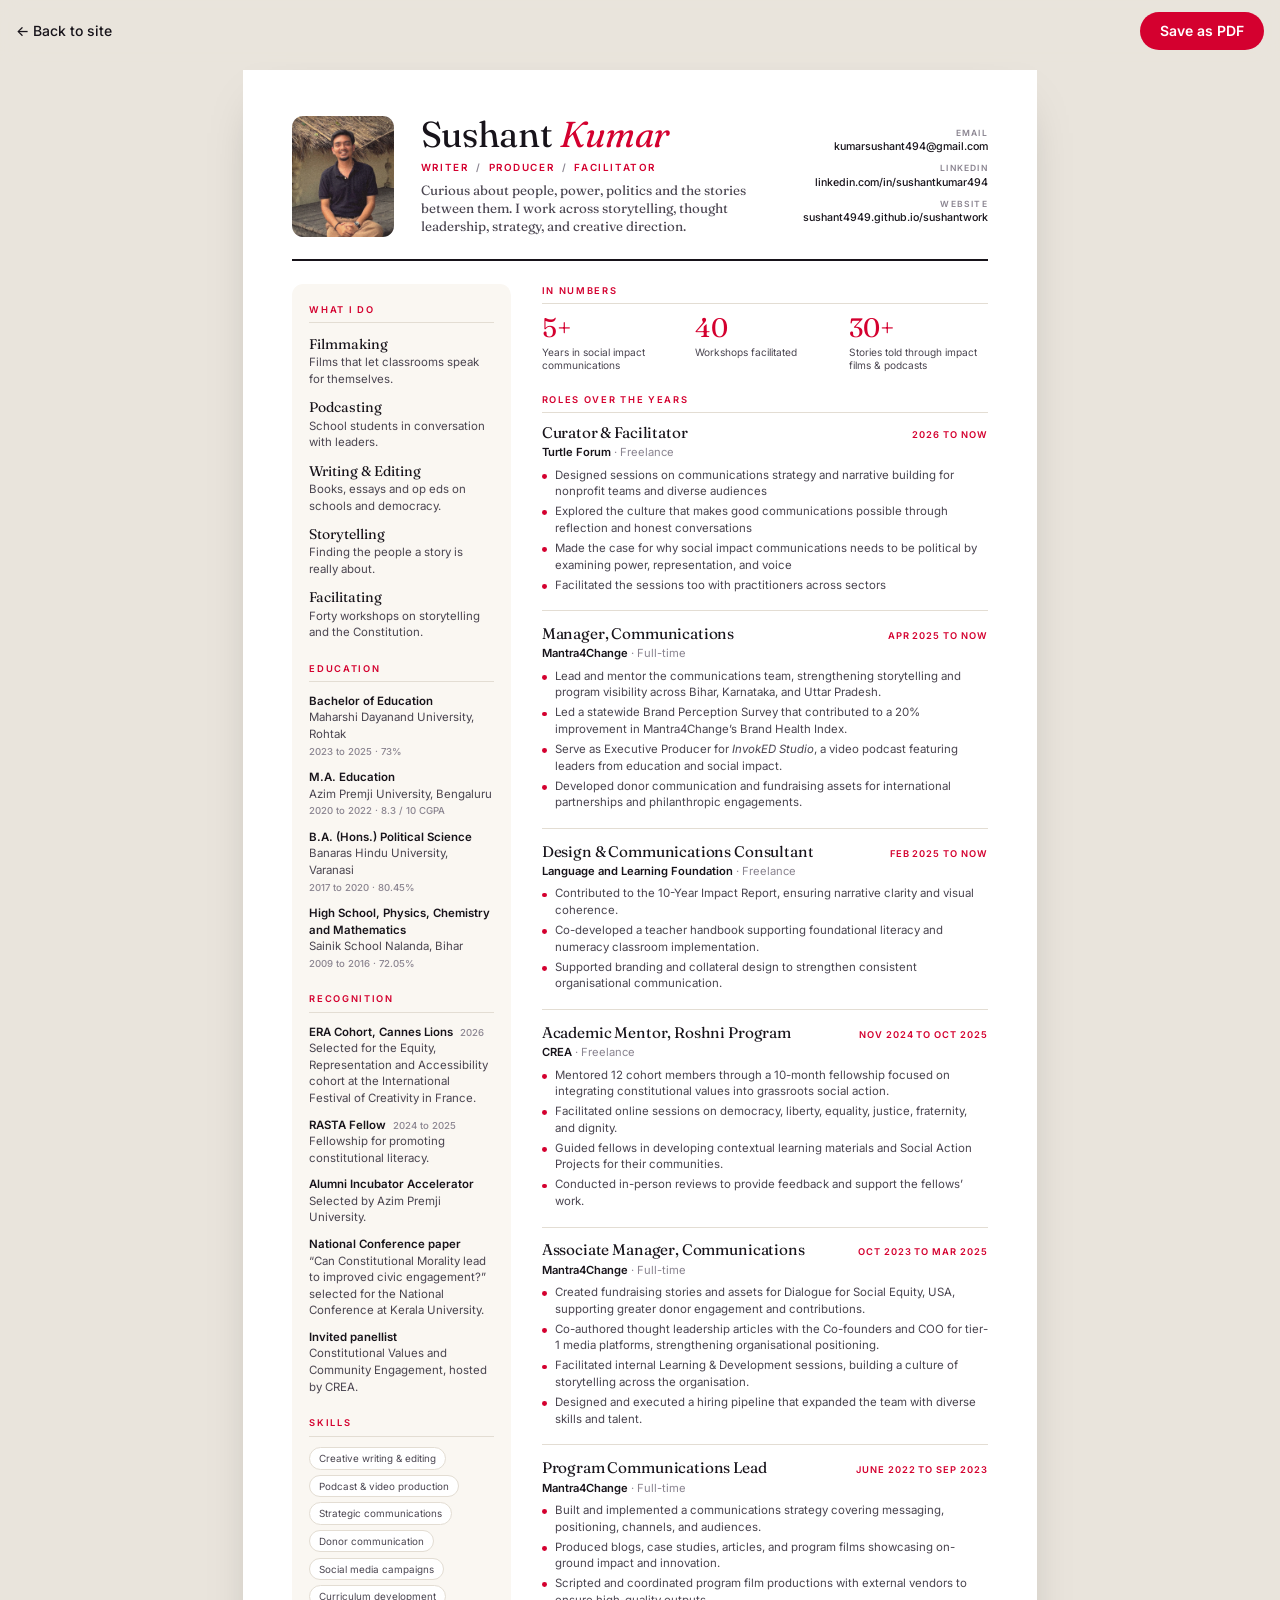
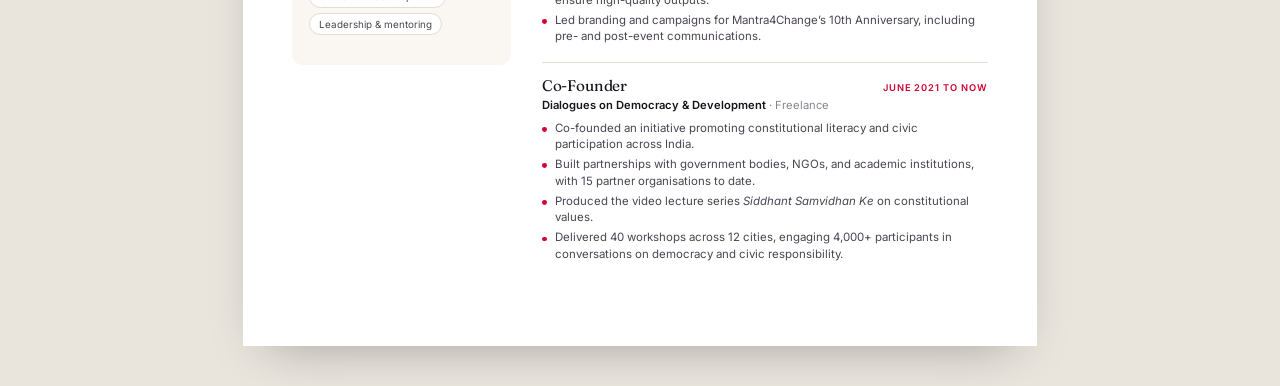
==== cv.html @ 377f287d "Add printable two-page CV with Download CV links Co-Authored-By: Claude Opus 5 <noreply@anthropic.co" ====
<!doctype html>
<html lang="en">
<head>
<meta charset="UTF-8">
<meta name="viewport" content="width=device-width, initial-scale=1">
<title>Sushant_Kumar_CV</title>
<meta name="robots" content="noindex">
<link rel="icon" href="data:image/svg+xml,<svg xmlns=%22http://www.w3.org/2000/svg%22 viewBox=%220 0 100 100%22><rect width=%22100%22 height=%22100%22 rx=%2224%22 fill=%22%23d4002f%22/><text x=%2250%22 y=%2268%22 font-size=%2256%22 text-anchor=%22middle%22 fill=%22white%22 font-family=%22Georgia%22 font-style=%22italic%22>S</text></svg>">
<link rel="preconnect" href="https://fonts.googleapis.com">
<link rel="preconnect" href="https://fonts.gstatic.com" crossorigin>
<link href="https://fonts.googleapis.com/css2?family=Fraunces:ital,opsz,wght@0,9..144,400;0,9..144,600;1,9..144,400&family=Inter:wght@400;500;600&display=swap" rel="stylesheet">
<link rel="stylesheet" href="css/cv.css">
</head>
<body>

<div class="cv-bar">
  <a href="./">← Back to site</a>
  <button type="button" id="cv-print">Save as PDF</button>
</div>

<main class="sheet">
  <header class="cv-head">
    <img class="cv-photo" src="assets/img/profile_hero.jpg" alt="Sushant Kumar">
    <div class="cv-id">
      <h1>Sushant <em>Kumar</em></h1>
      <p class="cv-role">Writer <i>/</i> Producer <i>/</i> Facilitator</p>
      <p class="cv-pitch">Curious about people, power, politics and the stories between them. I work across storytelling, thought leadership, strategy, and creative direction.</p>
    </div>
    <ul class="cv-contact" id="cv-contact"></ul>
  </header>

  <div class="cv-body">
    <aside class="cv-side">
      <section>
        <h2>What I do</h2>
        <ul class="cv-do" id="cv-do"></ul>
      </section>
      <section>
        <h2>Education</h2>
        <ul class="cv-edu" id="cv-edu"></ul>
      </section>
      <section>
        <h2>Recognition</h2>
        <ul class="cv-ach" id="cv-ach"></ul>
      </section>
      <section>
        <h2>Skills</h2>
        <ul class="cv-skills" id="cv-skills"></ul>
      </section>
    </aside>

    <div class="cv-main">
      <section>
        <h2>In numbers</h2>
        <ul class="cv-stats" id="cv-stats"></ul>
      </section>
      <section>
        <h2>Roles over the years</h2>
        <div id="cv-roles"></div>
      </section>
    </div>
  </div>
</main>

<script src="js/data.js"></script>
<script src="js/cv.js"></script>
</body>
</html>
---- css/cv.css ----
/* Printable CV: A4, two pages. Shares the site's palette and type. */
:root {
  --paper: #faf7f2;
  --paper-2: #f1ebe1;
  --ink: #17131a;
  --ink-2: #4a4550;
  --ink-3: #8a8490;
  --line: #e3ddd3;
  --red: #d4002f;
  --serif: "Fraunces", Georgia, serif;
  --sans: "Inter", -apple-system, BlinkMacSystemFont, "Segoe UI", sans-serif;
}

@page { size: A4; margin: 12mm 13mm; }

* { box-sizing: border-box; -webkit-print-color-adjust: exact; print-color-adjust: exact; }
html { background: #e9e4dc; }
body { margin: 0; color: var(--ink); font-family: var(--sans); font-size: 8.6pt; line-height: 1.45; -webkit-font-smoothing: antialiased; }
h1, h2, h3 { font-family: var(--serif); font-weight: 400; margin: 0; letter-spacing: -0.01em; }
p, ul { margin: 0; }
ul { padding: 0; list-style: none; }
a { color: inherit; text-decoration: none; }

/* screen toolbar */
.cv-bar { position: sticky; top: 0; z-index: 5; display: flex; justify-content: space-between; align-items: center; gap: 12px; padding: 12px 16px; background: rgba(233,228,220,.92); backdrop-filter: blur(10px); font-size: 14px; font-weight: 500; }
.cv-bar button { font: inherit; font-weight: 600; color: #fff; background: var(--red); border: 0; border-radius: 100px; padding: 9px 20px; cursor: pointer; }
.cv-bar button:hover { background: #a80025; }

/* on screen the sheet looks like a page; in print the @page margins take over */
.sheet { width: 210mm; max-width: 100%; margin: 8px auto 40px; padding: 12mm 13mm; background: #fff; box-shadow: 0 20px 50px -25px rgba(0,0,0,.35); }

/* header */
.cv-head { display: grid; grid-template-columns: 27mm 1fr auto; gap: 7mm; align-items: center; padding-bottom: 6mm; border-bottom: 1.5pt solid var(--ink); }
.cv-photo { width: 27mm; height: 32mm; object-fit: cover; object-position: center 20%; border-radius: 3mm; display: block; }
.cv-id h1 { font-size: 27pt; line-height: 1; }
.cv-id h1 em { font-style: italic; color: var(--red); }
.cv-role { margin-top: 2mm; font-size: 7.4pt; font-weight: 600; letter-spacing: .16em; text-transform: uppercase; color: var(--red); }
.cv-role i { font-style: normal; color: var(--ink-3); margin: 0 1mm; }
.cv-pitch { margin-top: 2.2mm; font-family: var(--serif); font-size: 10pt; line-height: 1.35; color: var(--ink-2); max-width: 92mm; }
.cv-contact { display: grid; gap: 2mm; font-size: 8pt; text-align: right; }
.cv-contact span { display: block; font-size: 6.4pt; font-weight: 600; letter-spacing: .14em; text-transform: uppercase; color: var(--ink-3); }
.cv-contact a { font-weight: 500; }

/* body */
.cv-body { display: grid; grid-template-columns: 58mm 1fr; gap: 8mm; padding-top: 6mm; }
.cv-body section { margin-bottom: 5.5mm; }
.cv-body h2 { font-family: var(--sans); font-size: 7pt; font-weight: 600; letter-spacing: .18em; text-transform: uppercase; color: var(--red); padding-bottom: 1.6mm; margin-bottom: 2.8mm; border-bottom: .6pt solid var(--line); }

.cv-side { background: var(--paper); border-radius: 3mm; padding: 5mm 4.5mm 0.5mm; align-self: start; -webkit-box-decoration-break: clone; box-decoration-break: clone; }
.cv-side li { margin-bottom: 2.6mm; color: var(--ink-2); break-inside: avoid; }
.cv-side b { display: block; color: var(--ink); font-weight: 600; font-size: 8.6pt; }
.cv-side small { font-size: 7.2pt; color: var(--ink-3); font-weight: 500; }
.cv-do b { font-family: var(--serif); font-weight: 400; font-size: 10.5pt; }
.cv-edu span { display: block; }
.cv-ach b small { margin-left: 1mm; }
.cv-skills { display: flex; flex-wrap: wrap; gap: 1.4mm; padding-bottom: 2mm; }
.cv-skills li { margin: 0; font-size: 7.4pt; padding: .8mm 2.4mm; border: .6pt solid var(--line); border-radius: 10mm; background: #fff; }

.cv-stats { display: grid; grid-template-columns: repeat(3, 1fr); gap: 4mm; }
.cv-stats li { color: var(--ink-2); font-size: 7.6pt; line-height: 1.3; }
.cv-stats b { display: block; font-family: var(--serif); font-weight: 400; font-size: 20pt; line-height: 1; color: var(--red); margin-bottom: 1mm; }

.cv-job { padding-bottom: 3.6mm; margin-bottom: 3.6mm; border-bottom: .6pt solid var(--line); break-inside: avoid; }
.cv-job:last-child { border-bottom: 0; margin-bottom: 0; }
.cv-job-top { display: flex; justify-content: space-between; align-items: baseline; gap: 4mm; }
.cv-job h3 { font-size: 11.5pt; line-height: 1.2; }
.cv-when { flex-shrink: 0; font-size: 7pt; font-weight: 600; letter-spacing: .1em; text-transform: uppercase; color: var(--red); }
.cv-org { margin: .6mm 0 1.6mm; font-weight: 600; font-size: 8.4pt; }
.cv-org span { font-weight: 400; color: var(--ink-3); }
.cv-job ul li { position: relative; padding-left: 3.4mm; margin-bottom: .9mm; color: var(--ink-2); }
.cv-job ul li::before { content: ""; position: absolute; left: 0; top: .62em; width: 1.3mm; height: 1.3mm; border-radius: 50%; background: var(--red); }

@media print {
  html { background: #fff; }
  .cv-bar { display: none; }
  .sheet { width: auto; margin: 0; padding: 0; box-shadow: none; }
}

@media screen and (max-width: 760px) {
  .sheet { padding: 20px 16px; margin: 0 0 24px; }
  .cv-head { grid-template-columns: 80px 1fr; gap: 16px; }
  .cv-photo { width: 80px; height: 96px; }
  .cv-contact { grid-column: 1 / -1; text-align: left; }
  .cv-body { grid-template-columns: 1fr; }
}
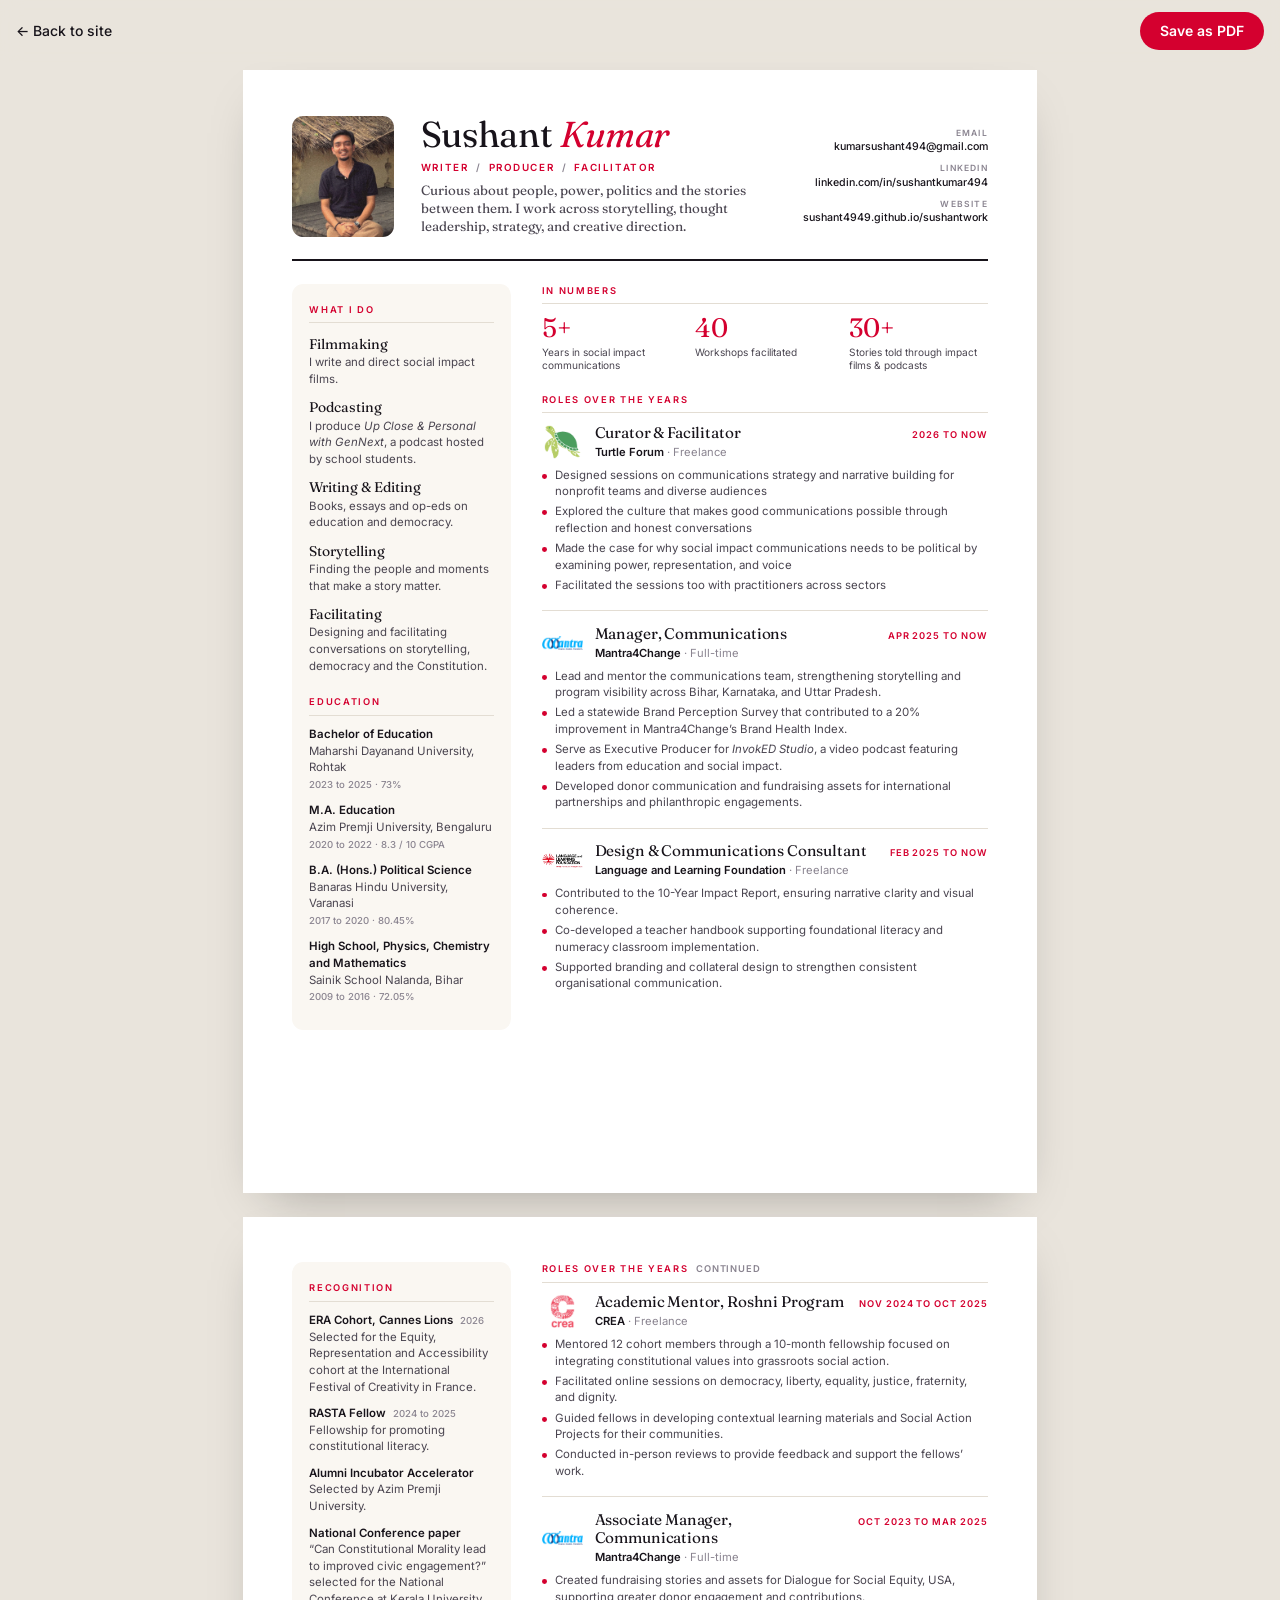
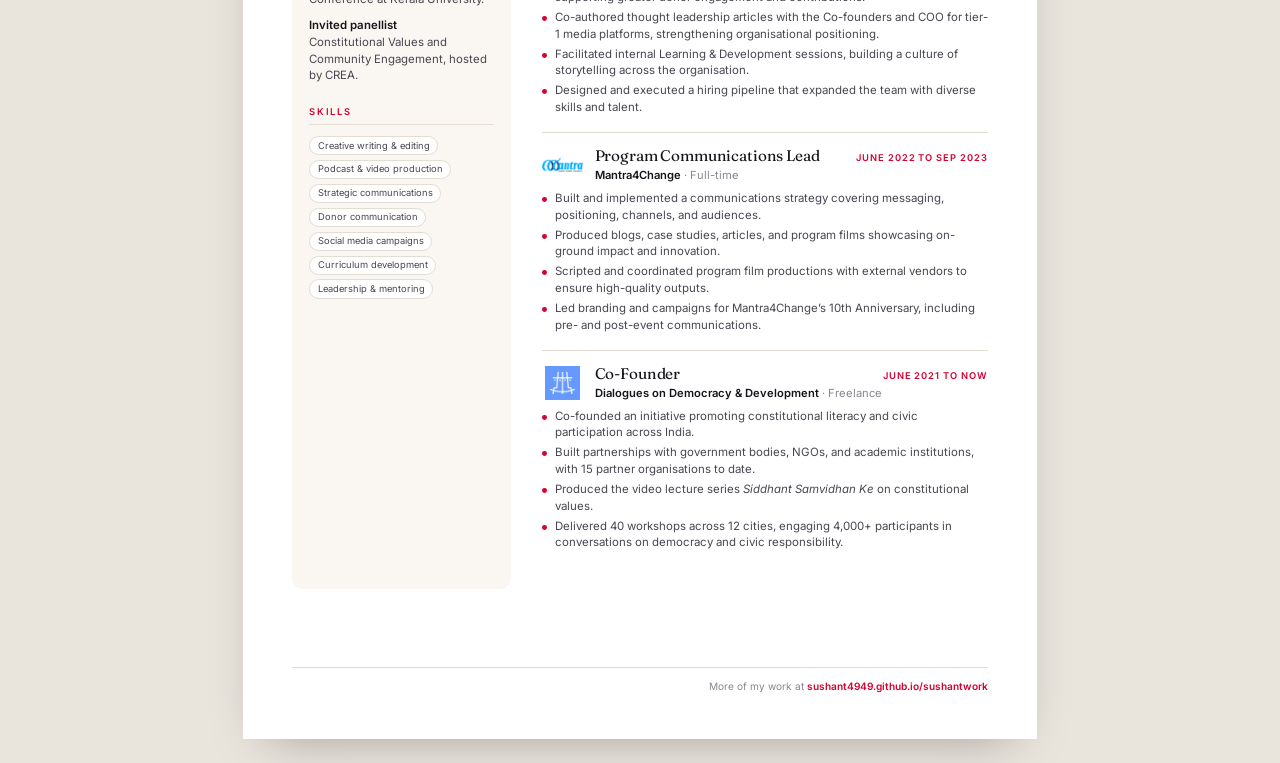
==== commit 8227ed75: "CV: fixed two-page layout, linked org logos, new What I do lines Co-Authored-By: Claude Opus 5 <nore" ====
--- a/cv.html
+++ b/cv.html
@@ -18,48 +18,63 @@
   <button type="button" id="cv-print">Save as PDF</button>
 </div>
 
-<main class="sheet">
-  <header class="cv-head">
-    <img class="cv-photo" src="assets/img/profile_hero.jpg" alt="Sushant Kumar">
-    <div class="cv-id">
-      <h1>Sushant <em>Kumar</em></h1>
-      <p class="cv-role">Writer <i>/</i> Producer <i>/</i> Facilitator</p>
-      <p class="cv-pitch">Curious about people, power, politics and the stories between them. I work across storytelling, thought leadership, strategy, and creative direction.</p>
+<main>
+  <section class="sheet">
+    <header class="cv-head">
+      <img class="cv-photo" src="assets/img/profile_hero.jpg" alt="Sushant Kumar">
+      <div class="cv-id">
+        <h1>Sushant <em>Kumar</em></h1>
+        <p class="cv-role">Writer <i>/</i> Producer <i>/</i> Facilitator</p>
+        <p class="cv-pitch">Curious about people, power, politics and the stories between them. I work across storytelling, thought leadership, strategy, and creative direction.</p>
+      </div>
+      <ul class="cv-contact" id="cv-contact"></ul>
+    </header>
+
+    <div class="cv-body">
+      <aside class="cv-side">
+        <section>
+          <h2>What I do</h2>
+          <ul class="cv-do" id="cv-do"></ul>
+        </section>
+        <section>
+          <h2>Education</h2>
+          <ul class="cv-edu" id="cv-edu"></ul>
+        </section>
+      </aside>
+      <div class="cv-main">
+        <section>
+          <h2>In numbers</h2>
+          <ul class="cv-stats" id="cv-stats"></ul>
+        </section>
+        <section>
+          <h2>Roles over the years</h2>
+          <div id="cv-roles-1"></div>
+        </section>
+      </div>
     </div>
-    <ul class="cv-contact" id="cv-contact"></ul>
-  </header>
+  </section>
 
-  <div class="cv-body">
-    <aside class="cv-side">
-      <section>
-        <h2>What I do</h2>
-        <ul class="cv-do" id="cv-do"></ul>
-      </section>
-      <section>
-        <h2>Education</h2>
-        <ul class="cv-edu" id="cv-edu"></ul>
-      </section>
-      <section>
-        <h2>Recognition</h2>
-        <ul class="cv-ach" id="cv-ach"></ul>
-      </section>
-      <section>
-        <h2>Skills</h2>
-        <ul class="cv-skills" id="cv-skills"></ul>
-      </section>
-    </aside>
-
-    <div class="cv-main">
-      <section>
-        <h2>In numbers</h2>
-        <ul class="cv-stats" id="cv-stats"></ul>
-      </section>
-      <section>
-        <h2>Roles over the years</h2>
-        <div id="cv-roles"></div>
-      </section>
+  <section class="sheet">
+    <div class="cv-body">
+      <aside class="cv-side">
+        <section>
+          <h2>Recognition</h2>
+          <ul class="cv-ach" id="cv-ach"></ul>
+        </section>
+        <section>
+          <h2>Skills</h2>
+          <ul class="cv-skills" id="cv-skills"></ul>
+        </section>
+      </aside>
+      <div class="cv-main">
+        <section>
+          <h2>Roles over the years <span>continued</span></h2>
+          <div id="cv-roles-2"></div>
+        </section>
+      </div>
     </div>
-  </div>
+    <p class="cv-foot">More of my work at <a data-site href="#"></a></p>
+  </section>
 </main>
 
 <script src="js/data.js"></script>
--- a/css/cv.css
+++ b/css/cv.css
@@ -27,7 +27,8 @@
 .cv-bar button:hover { background: #a80025; }
 
 /* on screen the sheet looks like a page; in print the @page margins take over */
-.sheet { width: 210mm; max-width: 100%; margin: 8px auto 40px; padding: 12mm 13mm; background: #fff; box-shadow: 0 20px 50px -25px rgba(0,0,0,.35); }
+.sheet { position: relative; width: 210mm; max-width: 100%; min-height: 297mm; margin: 8px auto 24px; padding: 12mm 13mm; background: #fff; box-shadow: 0 20px 50px -25px rgba(0,0,0,.35); }
+.sheet + .sheet > .cv-body { padding-top: 0; }
 
 /* header */
 .cv-head { display: grid; grid-template-columns: 27mm 1fr auto; gap: 7mm; align-items: center; padding-bottom: 6mm; border-bottom: 1.5pt solid var(--ink); }
@@ -41,31 +42,39 @@
 .cv-contact span { display: block; font-size: 6.4pt; font-weight: 600; letter-spacing: .14em; text-transform: uppercase; color: var(--ink-3); }
 .cv-contact a { font-weight: 500; }
 
+.cv-foot { position: absolute; left: 13mm; right: 13mm; bottom: 12mm; padding-top: 3mm; border-top: .6pt solid var(--line); font-size: 7.6pt; color: var(--ink-3); text-align: right; }
+.cv-foot a { color: var(--red); font-weight: 600; }
+
 /* body */
 .cv-body { display: grid; grid-template-columns: 58mm 1fr; gap: 8mm; padding-top: 6mm; }
 .cv-body section { margin-bottom: 5.5mm; }
+.cv-body h2 span { color: var(--ink-3); letter-spacing: .1em; margin-left: 1mm; }
 .cv-body h2 { font-family: var(--sans); font-size: 7pt; font-weight: 600; letter-spacing: .18em; text-transform: uppercase; color: var(--red); padding-bottom: 1.6mm; margin-bottom: 2.8mm; border-bottom: .6pt solid var(--line); }
 
-.cv-side { background: var(--paper); border-radius: 3mm; padding: 5mm 4.5mm 0.5mm; align-self: start; -webkit-box-decoration-break: clone; box-decoration-break: clone; }
+.cv-side { background: var(--paper); border-radius: 3mm; padding: 5mm 4.5mm 0.5mm; align-self: stretch; }
 .cv-side li { margin-bottom: 2.6mm; color: var(--ink-2); break-inside: avoid; }
 .cv-side b { display: block; color: var(--ink); font-weight: 600; font-size: 8.6pt; }
 .cv-side small { font-size: 7.2pt; color: var(--ink-3); font-weight: 500; }
 .cv-do b { font-family: var(--serif); font-weight: 400; font-size: 10.5pt; }
 .cv-edu span { display: block; }
 .cv-ach b small { margin-left: 1mm; }
-.cv-skills { display: flex; flex-wrap: wrap; gap: 1.4mm; padding-bottom: 2mm; }
-.cv-skills li { margin: 0; font-size: 7.4pt; padding: .8mm 2.4mm; border: .6pt solid var(--line); border-radius: 10mm; background: #fff; }
+.cv-skills { display: flex; flex-wrap: wrap; gap: 1.2mm; padding-bottom: 2mm; }
+.cv-skills li { margin: 0; font-size: 7pt; line-height: 1.3; padding: .7mm 2mm; border: .6pt solid var(--line); border-radius: 10mm; background: #fff; }
 
 .cv-stats { display: grid; grid-template-columns: repeat(3, 1fr); gap: 4mm; }
 .cv-stats li { color: var(--ink-2); font-size: 7.6pt; line-height: 1.3; }
 .cv-stats b { display: block; font-family: var(--serif); font-weight: 400; font-size: 20pt; line-height: 1; color: var(--red); margin-bottom: 1mm; }
 
-.cv-job { padding-bottom: 3.6mm; margin-bottom: 3.6mm; border-bottom: .6pt solid var(--line); break-inside: avoid; }
+.cv-job { padding-bottom: 3.6mm; margin-bottom: 3.6mm; border-bottom: .6pt solid var(--line); }
+.cv-job-head { display: flex; gap: 3mm; align-items: center; margin-bottom: 1.8mm; }
+.cv-job-title { flex: 1; }
+.cv-logo { flex-shrink: 0; width: 11mm; height: 9mm; display: flex; align-items: center; justify-content: center; }
+.cv-logo img { max-width: 100%; max-height: 100%; object-fit: contain; display: block; }
 .cv-job:last-child { border-bottom: 0; margin-bottom: 0; }
 .cv-job-top { display: flex; justify-content: space-between; align-items: baseline; gap: 4mm; }
 .cv-job h3 { font-size: 11.5pt; line-height: 1.2; }
 .cv-when { flex-shrink: 0; font-size: 7pt; font-weight: 600; letter-spacing: .1em; text-transform: uppercase; color: var(--red); }
-.cv-org { margin: .6mm 0 1.6mm; font-weight: 600; font-size: 8.4pt; }
+.cv-org { margin-top: .4mm; font-weight: 600; font-size: 8.4pt; }
 .cv-org span { font-weight: 400; color: var(--ink-3); }
 .cv-job ul li { position: relative; padding-left: 3.4mm; margin-bottom: .9mm; color: var(--ink-2); }
 .cv-job ul li::before { content: ""; position: absolute; left: 0; top: .62em; width: 1.3mm; height: 1.3mm; border-radius: 50%; background: var(--red); }
@@ -73,11 +82,14 @@
 @media print {
   html { background: #fff; }
   .cv-bar { display: none; }
-  .sheet { width: auto; margin: 0; padding: 0; box-shadow: none; }
+  .sheet { width: auto; min-height: 0; height: 273mm; margin: 0; padding: 0; box-shadow: none; overflow: hidden; }
+  .sheet + .sheet { break-before: page; }
+  .cv-foot { left: 0; right: 0; bottom: 0; }
 }
 
 @media screen and (max-width: 760px) {
-  .sheet { padding: 20px 16px; margin: 0 0 24px; }
+  .sheet { padding: 20px 16px 60px; margin: 0 0 16px; min-height: 0; }
+  .cv-foot { left: 16px; right: 16px; bottom: 20px; }
   .cv-head { grid-template-columns: 80px 1fr; gap: 16px; }
   .cv-photo { width: 80px; height: 96px; }
   .cv-contact { grid-column: 1 / -1; text-align: left; }
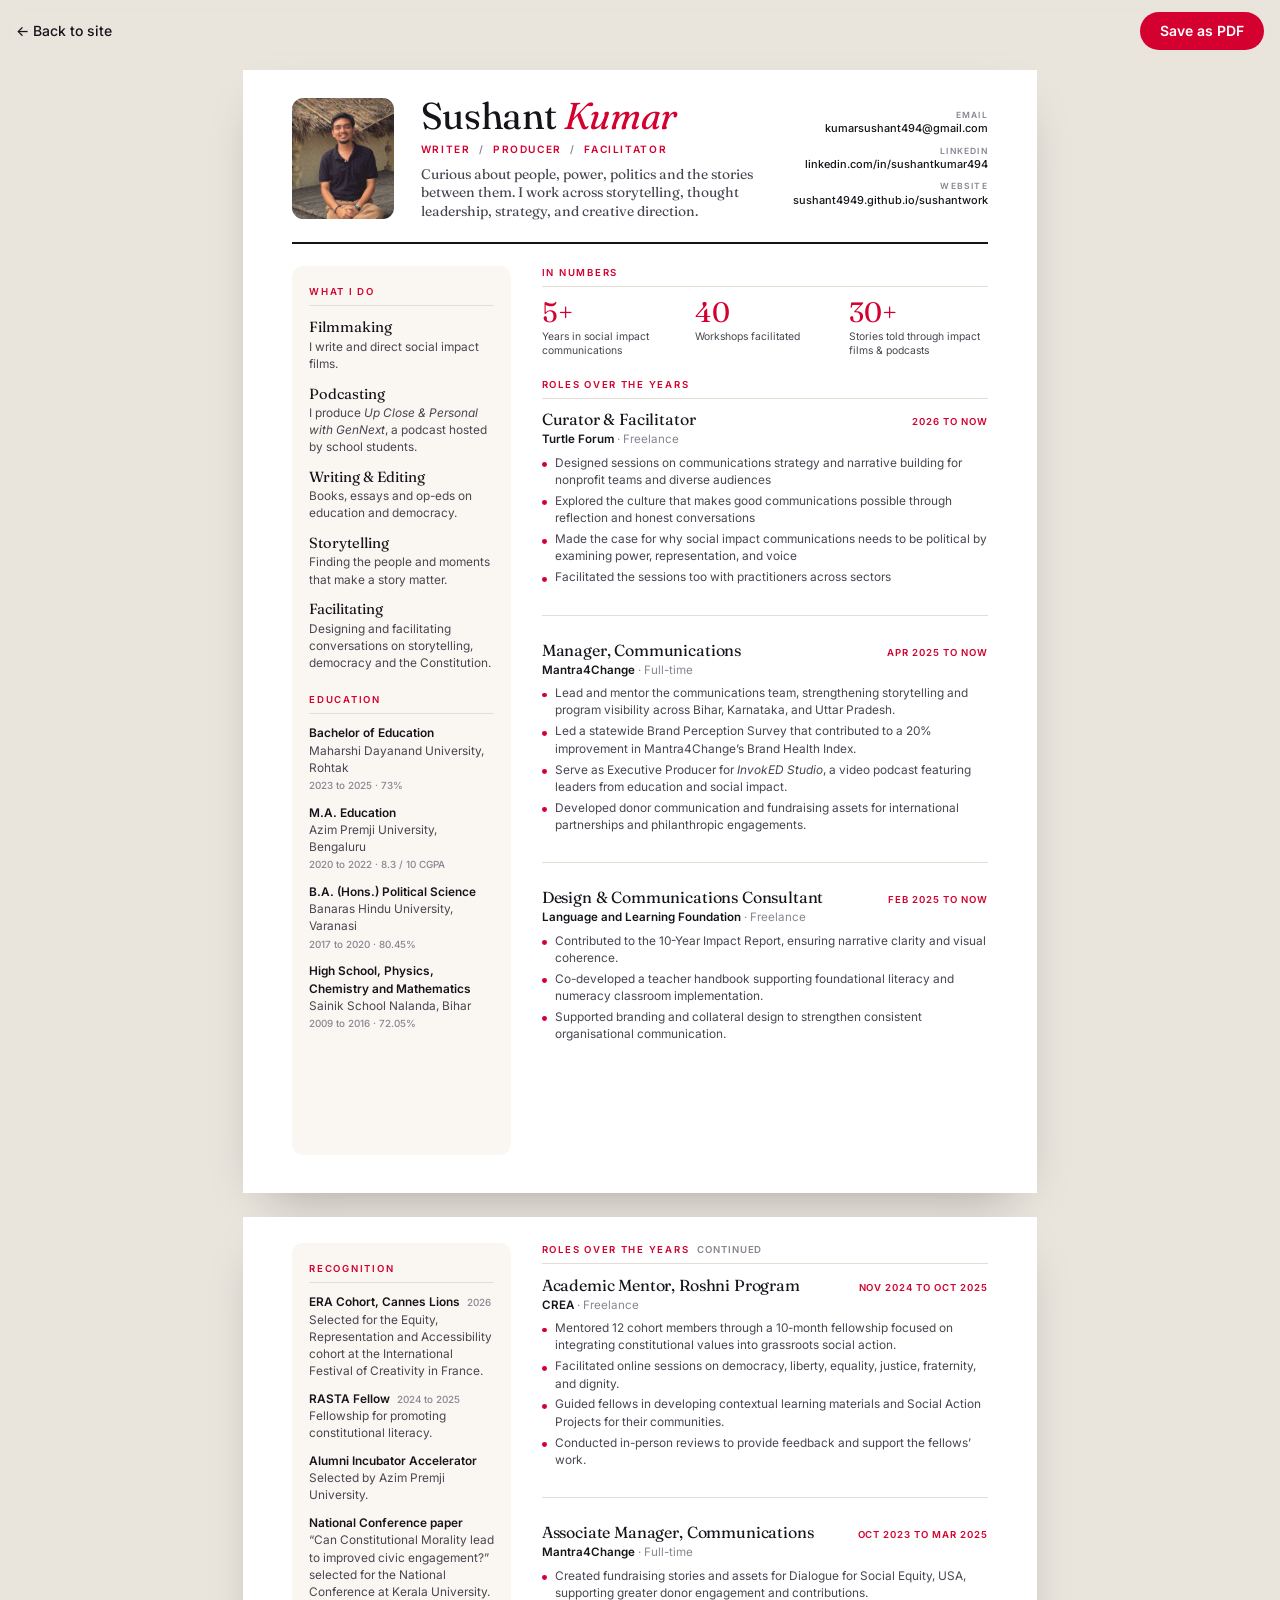
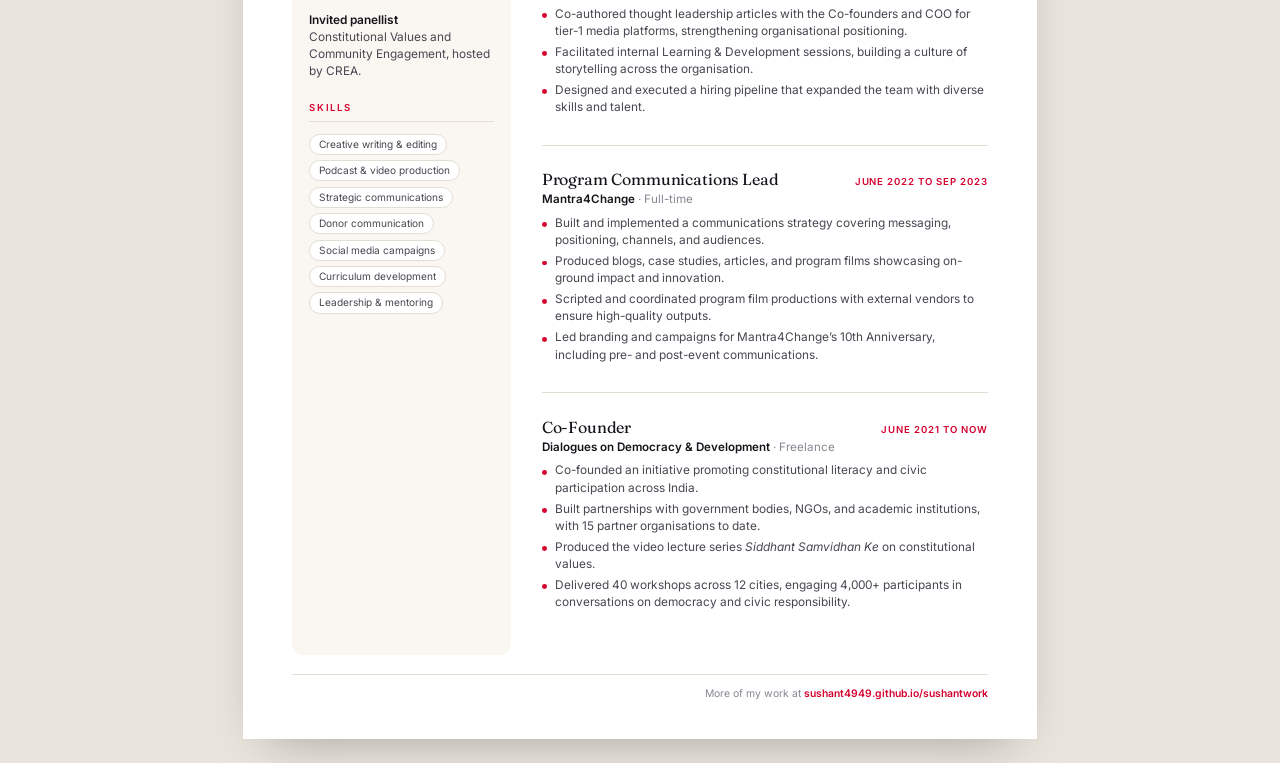
==== commit 20173b6c: "CV: build entirely from site data, auto page split, drop logos, tighter margins Co-Authored-By: Clau" ====
--- a/cv.html
+++ b/cv.html
@@ -18,14 +18,15 @@
   <button type="button" id="cv-print">Save as PDF</button>
 </div>
 
+<!-- Everything below is filled in by js/cv.js from js/data.js, so the CV follows the website. -->
 <main>
-  <section class="sheet">
+  <section class="sheet" id="page-1">
     <header class="cv-head">
-      <img class="cv-photo" src="assets/img/profile_hero.jpg" alt="Sushant Kumar">
+      <img class="cv-photo" id="cv-photo" alt="">
       <div class="cv-id">
-        <h1>Sushant <em>Kumar</em></h1>
-        <p class="cv-role">Writer <i>/</i> Producer <i>/</i> Facilitator</p>
-        <p class="cv-pitch">Curious about people, power, politics and the stories between them. I work across storytelling, thought leadership, strategy, and creative direction.</p>
+        <h1 id="cv-name"></h1>
+        <p class="cv-role" id="cv-titles"></p>
+        <p class="cv-pitch" id="cv-pitch"></p>
       </div>
       <ul class="cv-contact" id="cv-contact"></ul>
     </header>
@@ -48,13 +49,13 @@
         </section>
         <section>
           <h2>Roles over the years</h2>
-          <div id="cv-roles-1"></div>
+          <div class="cv-jobs" id="cv-roles-1"></div>
         </section>
       </div>
     </div>
   </section>
 
-  <section class="sheet">
+  <section class="sheet" id="page-2">
     <div class="cv-body">
       <aside class="cv-side">
         <section>
@@ -69,11 +70,11 @@
       <div class="cv-main">
         <section>
           <h2>Roles over the years <span>continued</span></h2>
-          <div id="cv-roles-2"></div>
+          <div class="cv-jobs" id="cv-roles-2"></div>
         </section>
       </div>
     </div>
-    <p class="cv-foot">More of my work at <a data-site href="#"></a></p>
+    <p class="cv-foot">More of my work at <a id="cv-site" href="#"></a></p>
   </section>
 </main>
 
--- a/css/cv.css
+++ b/css/cv.css
@@ -1,7 +1,6 @@
 /* Printable CV: A4, two pages. Shares the site's palette and type. */
 :root {
   --paper: #faf7f2;
-  --paper-2: #f1ebe1;
   --ink: #17131a;
   --ink-2: #4a4550;
   --ink-3: #8a8490;
@@ -9,13 +8,18 @@
   --red: #d4002f;
   --serif: "Fraunces", Georgia, serif;
   --sans: "Inter", -apple-system, BlinkMacSystemFont, "Segoe UI", sans-serif;
+  /* page margins: kept small at the top; the on-screen sheet and the
+     measuring pass in js/cv.js use the same numbers as @page */
+  --m-top: 7mm;
+  --m-side: 13mm;
+  --m-bottom: 10mm;
 }
 
-@page { size: A4; margin: 12mm 13mm; }
+@page { size: A4; margin: 7mm 13mm 10mm; }
 
 * { box-sizing: border-box; -webkit-print-color-adjust: exact; print-color-adjust: exact; }
 html { background: #e9e4dc; }
-body { margin: 0; color: var(--ink); font-family: var(--sans); font-size: 8.6pt; line-height: 1.45; -webkit-font-smoothing: antialiased; }
+body { margin: 0; color: var(--ink); font-family: var(--sans); font-size: 8.9pt; line-height: 1.45; -webkit-font-smoothing: antialiased; }
 h1, h2, h3 { font-family: var(--serif); font-weight: 400; margin: 0; letter-spacing: -0.01em; }
 p, ul { margin: 0; }
 ul { padding: 0; list-style: none; }
@@ -26,72 +30,74 @@
 .cv-bar button { font: inherit; font-weight: 600; color: #fff; background: var(--red); border: 0; border-radius: 100px; padding: 9px 20px; cursor: pointer; }
 .cv-bar button:hover { background: #a80025; }
 
-/* on screen the sheet looks like a page; in print the @page margins take over */
-.sheet { position: relative; width: 210mm; max-width: 100%; min-height: 297mm; margin: 8px auto 24px; padding: 12mm 13mm; background: #fff; box-shadow: 0 20px 50px -25px rgba(0,0,0,.35); }
-.sheet + .sheet > .cv-body { padding-top: 0; }
+/* on screen each sheet is an A4 page; in print the @page margins take over */
+.sheet { position: relative; display: flex; flex-direction: column; width: 210mm; height: 297mm; margin: 8px auto 24px; padding: var(--m-top) var(--m-side) var(--m-bottom); background: #fff; box-shadow: 0 20px 50px -25px rgba(0,0,0,.35); overflow: hidden; }
 
 /* header */
-.cv-head { display: grid; grid-template-columns: 27mm 1fr auto; gap: 7mm; align-items: center; padding-bottom: 6mm; border-bottom: 1.5pt solid var(--ink); }
+.cv-head { display: grid; grid-template-columns: 27mm 1fr auto; gap: 7mm; align-items: center; padding-bottom: 5.5mm; border-bottom: 1.5pt solid var(--ink); }
 .cv-photo { width: 27mm; height: 32mm; object-fit: cover; object-position: center 20%; border-radius: 3mm; display: block; }
-.cv-id h1 { font-size: 27pt; line-height: 1; }
+.cv-id h1 { font-size: 28pt; line-height: 1; }
 .cv-id h1 em { font-style: italic; color: var(--red); }
-.cv-role { margin-top: 2mm; font-size: 7.4pt; font-weight: 600; letter-spacing: .16em; text-transform: uppercase; color: var(--red); }
+.cv-role { margin-top: 2mm; font-size: 7.6pt; font-weight: 600; letter-spacing: .16em; text-transform: uppercase; color: var(--red); }
 .cv-role i { font-style: normal; color: var(--ink-3); margin: 0 1mm; }
-.cv-pitch { margin-top: 2.2mm; font-family: var(--serif); font-size: 10pt; line-height: 1.35; color: var(--ink-2); max-width: 92mm; }
-.cv-contact { display: grid; gap: 2mm; font-size: 8pt; text-align: right; }
+.cv-pitch { margin-top: 2.2mm; font-family: var(--serif); font-size: 10.4pt; line-height: 1.35; color: var(--ink-2); max-width: 94mm; }
+.cv-contact { display: grid; gap: 2mm; font-size: 8.2pt; text-align: right; }
 .cv-contact span { display: block; font-size: 6.4pt; font-weight: 600; letter-spacing: .14em; text-transform: uppercase; color: var(--ink-3); }
 .cv-contact a { font-weight: 500; }
 
-.cv-foot { position: absolute; left: 13mm; right: 13mm; bottom: 12mm; padding-top: 3mm; border-top: .6pt solid var(--line); font-size: 7.6pt; color: var(--ink-3); text-align: right; }
-.cv-foot a { color: var(--red); font-weight: 600; }
+/* body: sidebar + main column, the sidebar runs to the bottom of the page */
+.cv-body { flex: 1; display: grid; grid-template-columns: 58mm 1fr; gap: 8mm; padding-top: 6mm; min-height: 0; }
+.sheet + .sheet .cv-body { padding-top: 0; }
+.cv-body section { margin-bottom: 5.5mm; }
+.cv-body section:last-child { margin-bottom: 0; }
+.cv-body h2 { font-family: var(--sans); font-size: 7.2pt; font-weight: 600; letter-spacing: .18em; text-transform: uppercase; color: var(--red); padding-bottom: 1.6mm; margin-bottom: 3mm; border-bottom: .6pt solid var(--line); }
+.cv-body h2 span { color: var(--ink-3); letter-spacing: .1em; margin-left: 1mm; }
 
-/* body */
-.cv-body { display: grid; grid-template-columns: 58mm 1fr; gap: 8mm; padding-top: 6mm; }
-.cv-body section { margin-bottom: 5.5mm; }
-.cv-body h2 span { color: var(--ink-3); letter-spacing: .1em; margin-left: 1mm; }
-.cv-body h2 { font-family: var(--sans); font-size: 7pt; font-weight: 600; letter-spacing: .18em; text-transform: uppercase; color: var(--red); padding-bottom: 1.6mm; margin-bottom: 2.8mm; border-bottom: .6pt solid var(--line); }
-
-.cv-side { background: var(--paper); border-radius: 3mm; padding: 5mm 4.5mm 0.5mm; align-self: stretch; }
-.cv-side li { margin-bottom: 2.6mm; color: var(--ink-2); break-inside: avoid; }
-.cv-side b { display: block; color: var(--ink); font-weight: 600; font-size: 8.6pt; }
-.cv-side small { font-size: 7.2pt; color: var(--ink-3); font-weight: 500; }
-.cv-do b { font-family: var(--serif); font-weight: 400; font-size: 10.5pt; }
+.cv-side { background: var(--paper); border-radius: 3mm; padding: 5mm 4.5mm; }
+.cv-side li { margin-bottom: 2.8mm; color: var(--ink-2); }
+.cv-side b { display: block; color: var(--ink); font-weight: 600; font-size: 8.9pt; }
+.cv-side small { font-size: 7.4pt; color: var(--ink-3); font-weight: 500; }
+.cv-do b { font-family: var(--serif); font-weight: 400; font-size: 11pt; }
 .cv-edu span { display: block; }
 .cv-ach b small { margin-left: 1mm; }
-.cv-skills { display: flex; flex-wrap: wrap; gap: 1.2mm; padding-bottom: 2mm; }
-.cv-skills li { margin: 0; font-size: 7pt; line-height: 1.3; padding: .7mm 2mm; border: .6pt solid var(--line); border-radius: 10mm; background: #fff; }
+.cv-skills { display: flex; flex-wrap: wrap; gap: 1.4mm; }
+.cv-skills li { margin: 0; font-size: 7.6pt; line-height: 1.3; padding: .8mm 2.4mm; border: .6pt solid var(--line); border-radius: 10mm; background: #fff; }
 
 .cv-stats { display: grid; grid-template-columns: repeat(3, 1fr); gap: 4mm; }
-.cv-stats li { color: var(--ink-2); font-size: 7.6pt; line-height: 1.3; }
-.cv-stats b { display: block; font-family: var(--serif); font-weight: 400; font-size: 20pt; line-height: 1; color: var(--red); margin-bottom: 1mm; }
+.cv-stats li { color: var(--ink-2); font-size: 7.8pt; line-height: 1.3; }
+.cv-stats b { display: block; font-family: var(--serif); font-weight: 400; font-size: 21pt; line-height: 1; color: var(--red); margin-bottom: 1mm; }
 
-.cv-job { padding-bottom: 3.6mm; margin-bottom: 3.6mm; border-bottom: .6pt solid var(--line); }
-.cv-job-head { display: flex; gap: 3mm; align-items: center; margin-bottom: 1.8mm; }
-.cv-job-title { flex: 1; }
-.cv-logo { flex-shrink: 0; width: 11mm; height: 9mm; display: flex; align-items: center; justify-content: center; }
-.cv-logo img { max-width: 100%; max-height: 100%; object-fit: contain; display: block; }
-.cv-job:last-child { border-bottom: 0; margin-bottom: 0; }
+/* --extra is set by js/cv.js to share out spare room on the page */
+.cv-job { padding-bottom: calc(3.6mm + var(--extra, 0px) / 2); margin-bottom: calc(3.6mm + var(--extra, 0px) / 2); border-bottom: .6pt solid var(--line); }
+.cv-job:last-child { border-bottom: 0; margin-bottom: 0; padding-bottom: 0; }
 .cv-job-top { display: flex; justify-content: space-between; align-items: baseline; gap: 4mm; }
-.cv-job h3 { font-size: 11.5pt; line-height: 1.2; }
-.cv-when { flex-shrink: 0; font-size: 7pt; font-weight: 600; letter-spacing: .1em; text-transform: uppercase; color: var(--red); }
-.cv-org { margin-top: .4mm; font-weight: 600; font-size: 8.4pt; }
+.cv-job h3 { font-size: 12pt; line-height: 1.2; }
+.cv-when { flex-shrink: 0; font-size: 7.2pt; font-weight: 600; letter-spacing: .1em; text-transform: uppercase; color: var(--red); }
+.cv-org { margin: .5mm 0 1.8mm; font-weight: 600; font-size: 8.7pt; }
 .cv-org span { font-weight: 400; color: var(--ink-3); }
-.cv-job ul li { position: relative; padding-left: 3.4mm; margin-bottom: .9mm; color: var(--ink-2); }
+.cv-job ul li { position: relative; padding-left: 3.4mm; margin-bottom: 1mm; color: var(--ink-2); }
 .cv-job ul li::before { content: ""; position: absolute; left: 0; top: .62em; width: 1.3mm; height: 1.3mm; border-radius: 50%; background: var(--red); }
+
+.cv-foot { margin-top: 5mm; padding-top: 3mm; border-top: .6pt solid var(--line); font-size: 7.8pt; color: var(--ink-3); text-align: right; }
+.cv-foot a { color: var(--red); font-weight: 600; }
 
 @media print {
   html { background: #fff; }
   .cv-bar { display: none; }
-  .sheet { width: auto; min-height: 0; height: 273mm; margin: 0; padding: 0; box-shadow: none; overflow: hidden; }
+  .sheet { width: auto; height: calc(297mm - 17mm); margin: 0; padding: 0; box-shadow: none; }
   .sheet + .sheet { break-before: page; }
-  .cv-foot { left: 0; right: 0; bottom: 0; }
 }
 
-@media screen and (max-width: 760px) {
-  .sheet { padding: 20px 16px 60px; margin: 0 0 16px; min-height: 0; }
-  .cv-foot { left: 16px; right: 16px; bottom: 20px; }
+/* phones: let the CV reflow; js/cv.js adds .cv-measure while it measures at A4 */
+@media screen and (max-width: 820px) {
+  .sheet { width: auto; height: auto; overflow: visible; margin: 0 0 16px; padding: 20px 16px; }
   .cv-head { grid-template-columns: 80px 1fr; gap: 16px; }
   .cv-photo { width: 80px; height: 96px; }
   .cv-contact { grid-column: 1 / -1; text-align: left; }
   .cv-body { grid-template-columns: 1fr; }
 }
+.cv-measure .sheet { width: 210mm; height: 297mm; overflow: hidden; padding: var(--m-top) var(--m-side) var(--m-bottom); }
+.cv-measure .cv-head { grid-template-columns: 27mm 1fr auto; gap: 7mm; }
+.cv-measure .cv-photo { width: 27mm; height: 32mm; }
+.cv-measure .cv-contact { grid-column: auto; text-align: right; }
+.cv-measure .cv-body { grid-template-columns: 58mm 1fr; }
